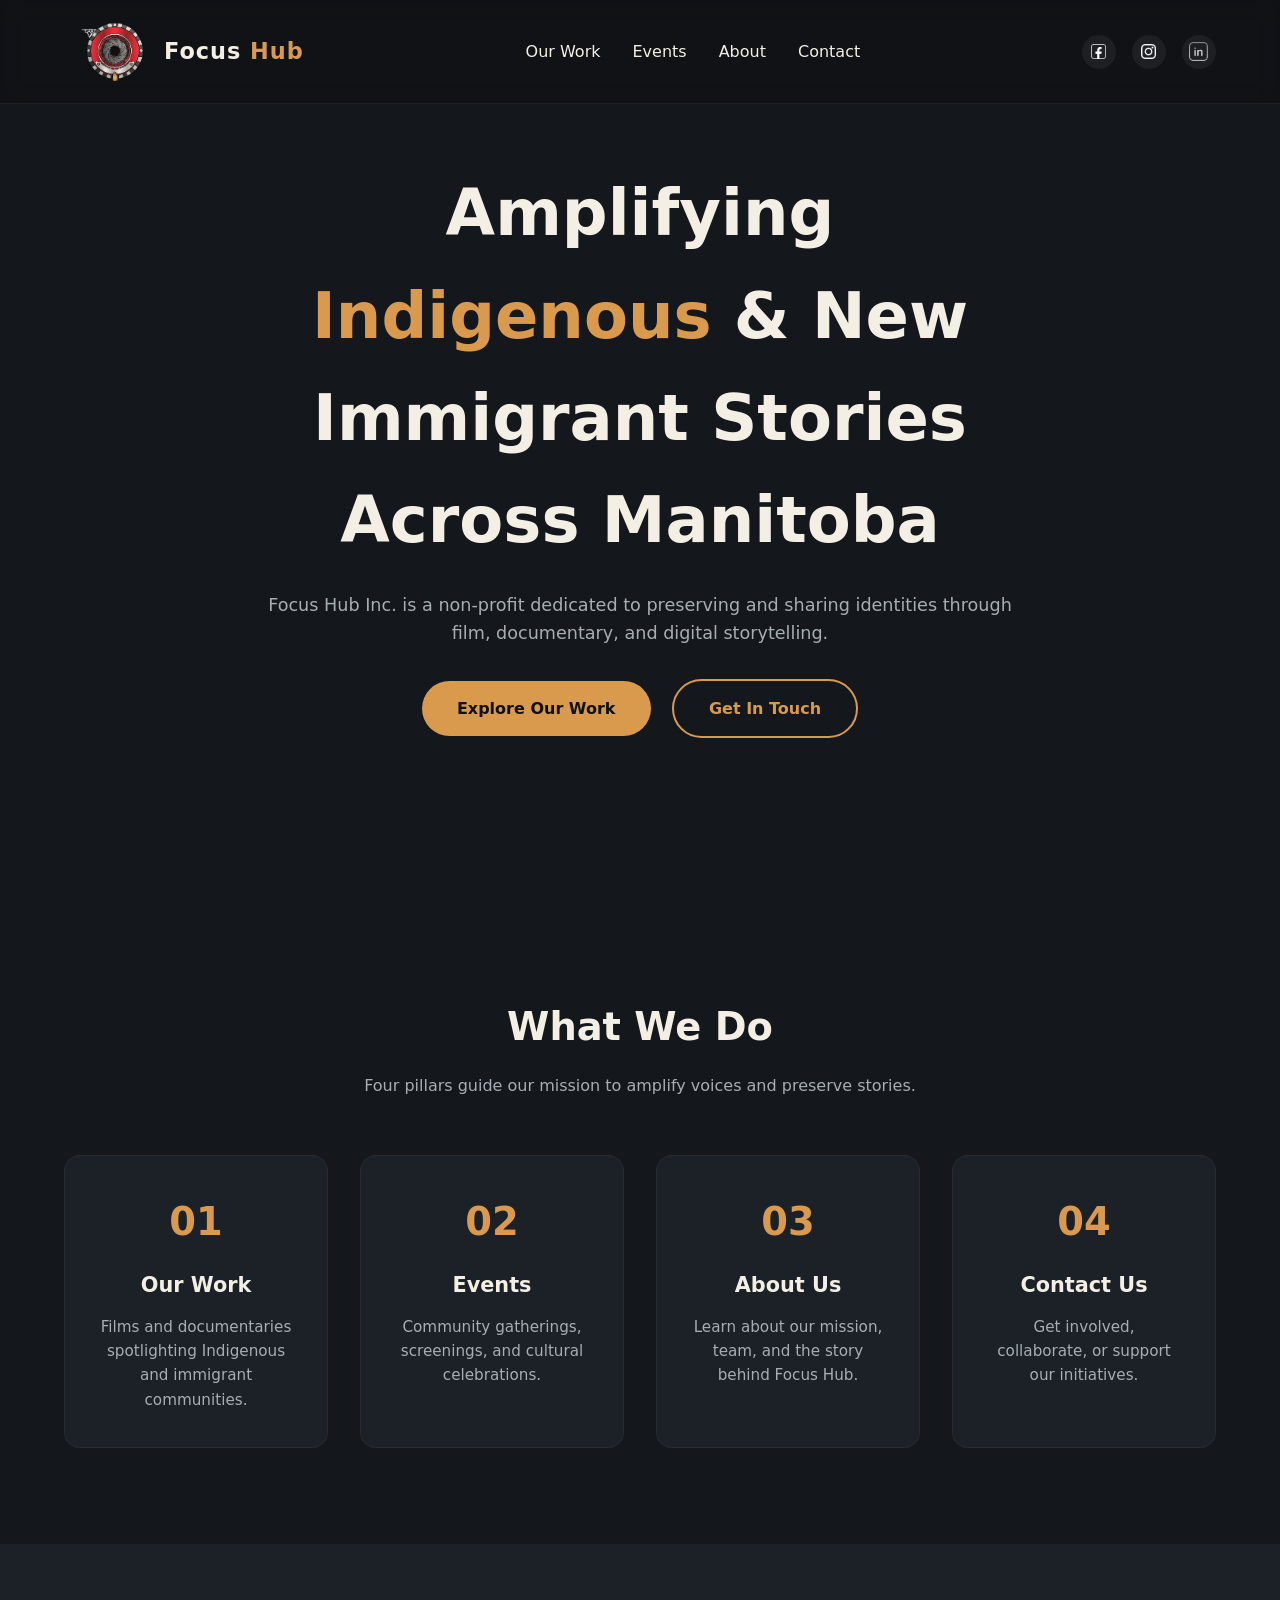
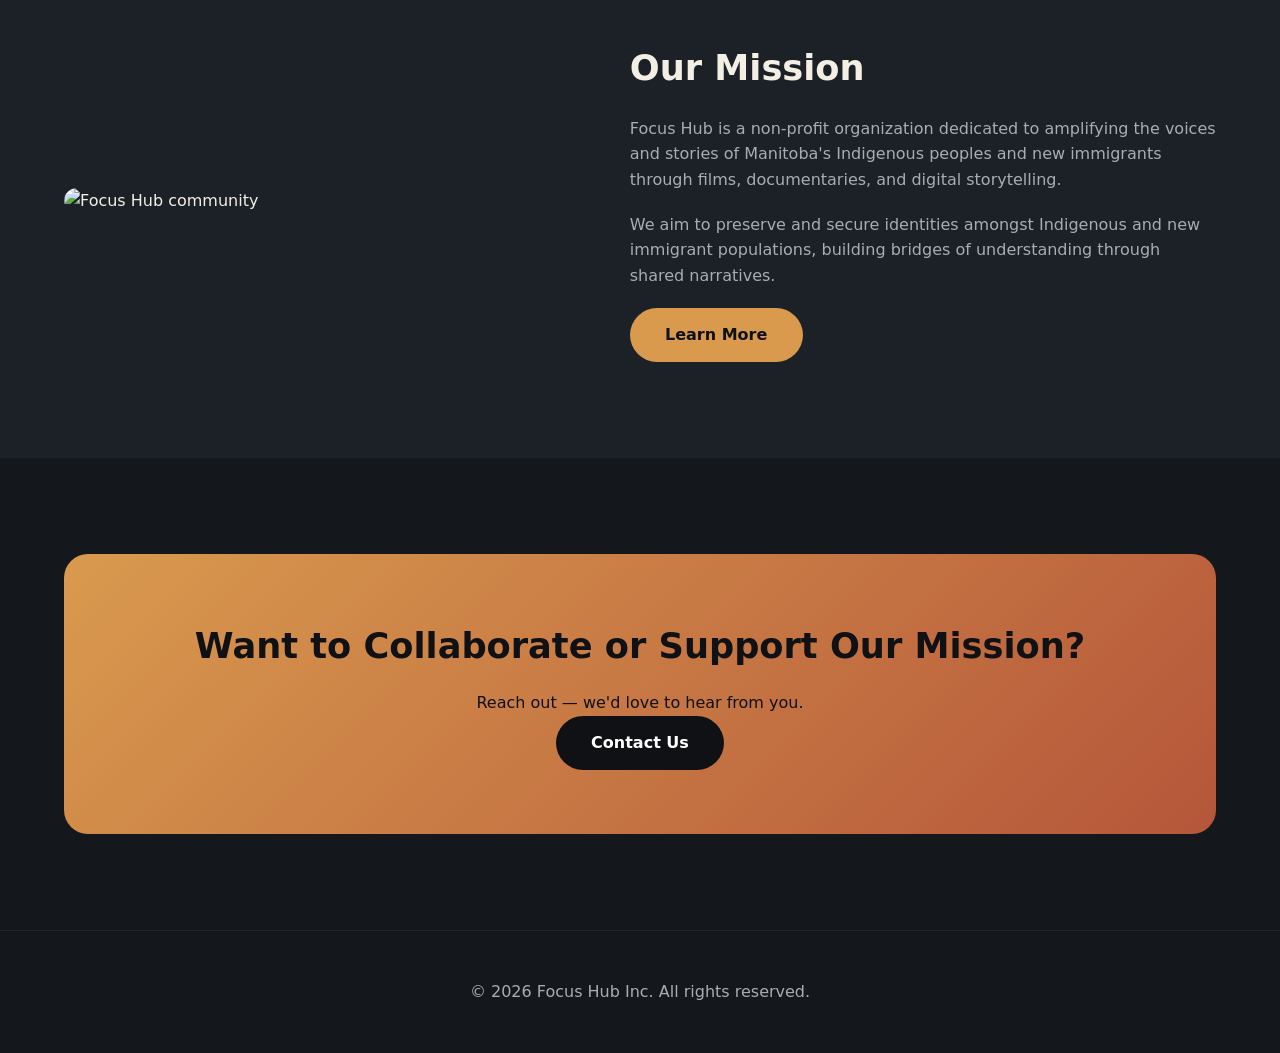
==== index.html @ 1ea3e0cc "Add files via upload" ====
<!DOCTYPE html>
<html lang="en">
<head>
<meta charset="UTF-8">
<meta name="viewport" content="width=device-width, initial-scale=1">
<title>Focus Hub Inc. | Amplifying Indigenous & Immigrant Stories</title>
<link rel="stylesheet" href="styles.css">
</head>
<body>

<header>
  <div class="brand">
    <img src="images/logo.png" alt="Focus Hub">
    <a href="index.html" class="logo">Focus <span>Hub</span></a>
  </div>
  <nav>
    <ul>
      <li><a href="whatwedo.html">Our Work</a></li>
      <li><a href="events.html">Events</a></li>
      <li><a href="hiring.html">About</a></li>
      <li><a href="contact.html">Contact</a></li>
    </ul>
  </nav>
  <div class="socials">
    <a href="https://www.facebook.com/profile.php?id=61550973968345" target="_blank" aria-label="Facebook"><img src="images/facebookLogo.png" height="15"></a>
    <a href="https://www.instagram.com/we.are.focushub/" target="_blank" aria-label="Instagram"><img src="images/instaLogo.png" height="15"></a>
    <a href="https://www.linkedin.com/company/focus-hub-inc/" target="_blank" aria-label="LinkedIn"><img src="images/linkedin.png" height="25" style="filter: brightness(0) invert(1);" alt="White Logo"></a>
  </div>
</header>

<section class="hero">
  <div class="hero-bg"></div>
  <div class="hero-content">
    <h1>Amplifying <span class="highlight">Indigenous</span> & New Immigrant Stories Across Manitoba</h1>
    <p>Focus Hub Inc. is a non-profit dedicated to preserving and sharing identities through film, documentary, and digital storytelling.</p>
    <a href="#work" class="btn">Explore Our Work</a>
    <a href="#contact" class="btn outline">Get In Touch</a>
  </div>
</section>

<section id="work">
  <h2 class="section-title reveal">What We Do</h2>
  <p class="section-sub reveal">Four pillars guide our mission to amplify voices and preserve stories.</p>
  <div class="grid">
    <a class="card reveal" href="whatwedo.html">
      <div class="num">01</div>
      <h3>Our Work</h3>
      <p>Films and documentaries spotlighting Indigenous and immigrant communities.</p>
    </a>
    <a class="card reveal" href="events.html" id="events">
      <div class="num">02</div>
      <h3>Events</h3>
      <p>Community gatherings, screenings, and cultural celebrations.</p>
    </a>
    <a class="card reveal" href="hiring.html">
      <div class="num">03</div>
      <h3>About Us</h3>
      <p>Learn about our mission, team, and the story behind Focus Hub.</p>
    </a>
    <a class="card reveal" href="contact.html">
      <div class="num">04</div>
      <h3>Contact Us</h3>
      <p>Get involved, collaborate, or support our initiatives.</p>
    </a>
  </div>
</section>

<section id="about" class="about">
  <div class="about-grid">
    <img class="reveal" src="https://static.wixstatic.com/media/84770f_f4c37e5033874eb38f7a3149c267ba91~mv2.jpg" alt="Focus Hub community">
    <div class="reveal">
      <h2>Our Mission</h2>
      <p>Focus Hub is a non-profit organization dedicated to amplifying the voices and stories of Manitoba's Indigenous peoples and new immigrants through films, documentaries, and digital storytelling.</p>
      <p>We aim to preserve and secure identities amongst Indigenous and new immigrant populations, building bridges of understanding through shared narratives.</p>
      <a href="hiring.html" class="btn">Learn More</a>
    </div>
  </div>
</section>

<section id="contact">
  <div class="cta reveal">
    <h2>Want to Collaborate or Support Our Mission?</h2>
    <p>Reach out — we'd love to hear from you.</p>
    <a href="contact.html" class="btn">Contact Us</a>
  </div>
</section>

<footer>
  © 2026 Focus Hub Inc. All rights reserved.
</footer>

<script src="script.js"></script>
</body>
</html>
---- styles.css ----
:root{
  --bg: #14181c;
  --bg-alt: #1b2126;
  --card: #20272d;
  --accent: #d99a4e;   /* prairie wheat / film-reel amber */
  --accent2: #b5563a;  /* clay / prairie soil */
  --text: #f4efe4;
  --muted: #a7aeb3;
  --line: rgba(244,239,228,0.08);
  --max: 1180px;
}
*{margin:0;padding:0;box-sizing:border-box;}
body{
  font-family: 'Segoe UI', system-ui, sans-serif;
  background: var(--bg);
  color: var(--text);
  line-height: 1.6;
  -webkit-font-smoothing:antialiased;
}
a{color:inherit;text-decoration:none;}

/* Header */
header{
  position: fixed;
  top:0; left:0; right:0;
  z-index: 100;
  display:flex; justify-content:space-between; align-items:center;
  padding: 1.2rem 5%;
  background: rgba(15,17,21,0.75);
  backdrop-filter: blur(10px);
  border-bottom: 1px solid rgba(255,255,255,0.06);
}
.logo{font-size:1.4rem; font-weight:700; letter-spacing:1px;}
.logo span{color:var(--accent);}
nav ul{display:flex; gap:2rem; list-style:none;}
nav a{font-weight:500; transition:color .2s;}
nav a:hover{color:var(--accent);}
.socials{display:flex; gap:1rem;}
.socials a{width:34px;height:34px;border-radius:50%;background:rgba(255,255,255,0.06);
  display:flex;align-items:center;justify-content:center;font-size:.9rem;transition:.2s;}
.socials a:hover{background:var(--accent); color:#000;}

/* Hero */
.hero{
  position:relative;
  height:100vh;
  display:flex; align-items:center; justify-content:center;
  text-align:center;
  overflow:hidden;
}
.hero-bg{
  position:absolute; inset:0;
  background: url('https://static.wixstatic.com/media/11062b_9fb4ed3bb8f74b46b76a8df7dc639859~mv2.jpeg') center/cover no-repeat;
  filter: brightness(0.4);
}

.whatwedo-bg{
  position:absolute; inset:0;
  background: url('images/kids.JPG') center/cover no-repeat;
  filter: brightness(0.4);
}

.hiring-bg{
  position:absolute; inset:0;
  background: url('images/about.png') center/cover no-repeat;
  filter: brightness(0.4);
}

.hero-content{position:relative; z-index:2; max-width:800px; padding:0 1.5rem;}
.hero-content h1{
  font-size: clamp(2.2rem, 5vw, 4rem);
  margin-bottom:1.2rem;
  font-weight:800;
}
.hero-content h1 .highlight{color:var(--accent);}
.hero-content p{
  color:var(--muted);
  font-size:1.1rem;
  margin-bottom:2rem;
}
.btn{
  display:inline-block;
  padding:0.9rem 2.2rem;
  background:var(--accent);
  color:#0f1115;
  font-weight:700;
  border-radius:50px;
  transition:.2s;
}
.btn:hover{background:var(--accent2); transform:translateY(-2px);}
.btn.outline{
  background:transparent;
  border:2px solid var(--accent);
  color:var(--accent);
  margin-left:1rem;
}
.btn.outline:hover{background:var(--accent); color:#0f1115;}

/* Sections */
section{padding: 6rem 5%;}
.section-title{
  text-align:center;
  font-size:2.4rem;
  margin-bottom:1rem;
  font-weight:800;
}
.section-sub{
  text-align:center;
  color:var(--muted);
  max-width:650px;
  margin: 0 auto 3.5rem;
}

/* Cards grid */
.grid{
  max-width:var(--max);
  margin:0 auto;
  display:grid;
  grid-template-columns:repeat(auto-fit,minmax(260px,1fr));
  gap:2rem;
}
.card{
  background:var(--bg-alt);
  border-radius:16px;
  padding:2.2rem;
  text-align:center;
  border:1px solid rgba(255,255,255,0.05);
  transition:.3s;
}
.card:hover{
  transform: translateY(-6px);
  border-color: var(--accent);
}
.card .num{
  font-size:2.4rem;
  font-weight:800;
  color:var(--accent);
  margin-bottom:1rem;
}
.card h3{margin-bottom:.8rem; font-size:1.3rem;}
.card p{color:var(--muted); font-size:.95rem;}

/* About */
.about{
  background:var(--bg-alt);
}
.about-grid{
  max-width:var(--max);
  margin:0 auto;
  display:grid;
  grid-template-columns: 1fr 1fr;
  gap:3rem;
  align-items:center;
}
.about img{width:100%; border-radius:16px;}
.about h2{font-size:2.2rem; margin-bottom:1.2rem;}
.about p{color:var(--muted); margin-bottom:1.2rem;}
@media(max-width:768px){.about-grid{grid-template-columns:1fr;}}

/* Contact / CTA */
.cta{
  text-align:center;
  background: linear-gradient(135deg, var(--accent), var(--accent2));
  color:#0f1115;
  border-radius:24px;
  padding:4rem 2rem;
  max-width:var(--max);
  margin:0 auto;
}
.cta h2{font-size:2.2rem; margin-bottom:1rem;}
.cta .btn{background:#0f1115; color:#fff;}
.cta .btn:hover{background:#222;}

/* Footer */
footer{
  text-align:center;
  padding:3rem 5%;
  color:var(--muted);
  border-top:1px solid rgba(255,255,255,0.06);
}

/* Scroll-reveal animation */
.reveal{
  opacity:0;
  transform: translateY(30px);
  transition: opacity .6s ease, transform .6s ease;
}
.reveal.visible{
  opacity:1;
  transform: translateY(0);
}

@media(max-width:768px){
  nav{display:none;}
}

/* ---------- RAIL ---------- */
.rail{
  position:fixed;
  top:50%;
  left:16px;
  transform:translateY(-50%);
  height:220px;
  width:14px;
  background:var(--rail);
  border-radius:8px;
  display:flex;
  flex-direction:column;
  justify-content:center;
  gap:0;
  z-index:100;
  transition:width .35s cubic-bezier(.4,0,.2,1);
  overflow:hidden;
  box-shadow:0 4px 20px rgba(0,0,0,.15);
}

.rail:hover{
  width:220px;
}

.rail-item{
  position:relative;
  display:flex;
  align-items:center;
  height:33.33%;
  cursor:pointer;
}

/* thin segment indicator, always visible */
.rail-bar{
  width:14px;
  min-width:14px;
  height:100%;
  background:#3a3a3a;
  transition:background .25s ease;
}

.rail-item.active .rail-bar{
  background:var(--accent);
}

.rail-item:hover .rail-bar{
  background:var(--accent);
}

/* label revealed on rail hover */
.rail-label{
  white-space:nowrap;
  color:#eee;
  font-size:14px;
  letter-spacing:.03em;
  padding-left:18px;
  opacity:0;
  transform:translateX(-8px);
  transition:opacity .25s ease .05s, transform .25s ease .05s;
}

.rail:hover .rail-label{
  opacity:1;
  transform:translateX(0);
}

.rail-item.active .rail-label{
  color:var(--accent);
  font-weight:600;
}

.rail-index{
  color:var(--muted);
  font-size:11px;
  margin-right:10px;
  font-variant-numeric:tabular-nums;
}

.rail-item.active .rail-index{
  color:var(--accent);
}

/* ---------- CONTENT ---------- */
.content{
  width:100%;
  padding:0 8vw 0 200px;
}

.panel{
  width:100%;
  min-height:100vh;
  gap:6vw;
  align-items:center;
  grid-template-columns:1fr 1fr;
  display:grid;
  padding:80px 0;
}

.panel h1{
  font-size:2.4rem;
  margin:0 0 .6rem;
  line-height:1.1;
}

.panel p{
  line-height:1.7;
  color:#4a4a44;
  max-width:44ch;
}

.eyebrow{
  color:var(--accent);
  font-size:.8rem;
  letter-spacing:.08em;
  text-transform:uppercase;
  margin-bottom:.8rem;
}

/* image side */
.media{
  position:relative;
  width:100%;
}

.media img{
  width:100%;
  height:auto;
  display:block;
  border-radius:10px;
  box-shadow:0 12px 30px rgba(0,0,0,.15);
}

.media-link{
  position:absolute;
  right:14px;
  bottom:14px;
  background:var(--ink);
  color:#fff;
  text-decoration:none;
  font-size:.8rem;
  letter-spacing:.02em;
  padding:9px 16px;
  border-radius:999px;
  display:inline-flex;
  align-items:center;
  gap:6px;
  box-shadow:0 6px 16px rgba(0,0,0,.25);
  transition:background .2s ease, transform .2s ease;
}

.media-link:hover{
  background:var(--accent);
  transform:translateY(-2px);
}

.media-link svg{
  width:12px;
  height:12px;
}

@media (max-width: 780px){
  .panel{
    grid-template-columns:1fr;
    min-height:auto;
    padding:60px 0;
  }
  .content{
    padding:0 8vw 0 60px;
  }
}

/* ---------- MISSION QUOTE ---------- */
.mission{
  padding:6rem 5%;
  border-bottom:1px solid var(--line);
}
.mission-inner{
  max-width:820px;
  margin:0 auto;
  text-align:center;
  position:relative;
}
.mission-mark{
  font-family:'Fraunces', serif;
  font-size:4rem;
  color:var(--accent);
  line-height:1;
  margin-bottom:.5rem;
  opacity:.7;
}
.mission p{
  font-family:'Fraunces', serif;
  font-size:clamp(1.4rem, 2.6vw, 2rem);
  font-weight:400;
  line-height:1.4;
  color:#ece7da;
}
.mission-sub{
  margin-top:1.6rem;
  color:var(--muted);
  font-family:'Inter', sans-serif !important;
  font-size:.95rem !important;
}
 
/* ---------- WHAT WE DO ---------- */
section{padding:6rem 5%;}
.section-head{
  max-width:var(--max);
  margin:0 auto 3rem;
}
.section-head .eyebrow{margin-bottom:.8rem;}
.section-head h2{
  font-size:clamp(1.8rem, 3vw, 2.4rem);
  font-weight:600;
}
.section-head p{
  color:var(--muted);
  max-width:56ch;
  margin-top:.8rem;
}
 
.grid3{
  max-width:var(--max);
  margin:0 auto;
  display:grid;
  grid-template-columns:repeat(auto-fit,minmax(260px,1fr));
  gap:1.6rem;
}
.pillar{
  background:var(--card);
  border:1px solid var(--line);
  border-radius:18px;
  padding:2.2rem;
  transition:.25s;
}
.pillar:hover{
  border-color:var(--accent);
  transform:translateY(-5px);
}
.pillar .tag{
  font-size:.75rem;
  letter-spacing:.1em;
  text-transform:uppercase;
  color:var(--accent);
  font-weight:700;
  margin-bottom:1rem;
  display:block;
}
.pillar h3{font-size:1.25rem; margin-bottom:.7rem; font-weight:600;}
.pillar p{color:var(--muted); font-size:.95rem;}
 
/* ---------- ABOUT / BEHIND THE SCENES ---------- */
.about{background:var(--bg-alt);}
.about-grid{
  max-width:var(--max);
  margin:0 auto;
  display:grid;
  grid-template-columns:1fr 1.15fr;
  gap:3.5rem;
  align-items:center;
}
.about-media{position:relative;}
.about-media img{
  border-radius:16px;
  box-shadow:0 20px 50px rgba(0,0,0,.4);
}
.about-media-cap{
  position:absolute;
  left:16px; bottom:-16px;
  background:var(--bg);
  border:1px solid var(--line);
  padding:.6rem 1rem;
  border-radius:10px;
  font-size:.78rem;
  color:var(--muted);
}
.about-text h2{font-size:2rem; margin-bottom:1.1rem; font-weight:600;}
.about-text p{color:var(--muted); margin-bottom:1.1rem;}
.about-text ul{list-style:none; margin-top:1.4rem; display:grid; gap:.8rem;}
.about-text li{
  display:flex; align-items:baseline; gap:.7rem;
  font-size:.95rem; color:#d8d3c6;
}
.about-text li::before{
  content:'';
  width:6px; height:6px;
  border-radius:50%;
  background:var(--accent);
  flex-shrink:0;
  transform:translateY(-2px);
}
 
@media(max-width:900px){
  .about-grid{grid-template-columns:1fr;}
}
 
/* ---------- OPEN ROLES ---------- */
.roles-frame-wrap{
  max-width:var(--max);
  margin:0 auto;
  border:1px solid var(--line);
  border-radius:20px;
  overflow:hidden;
  background:var(--card);
}
.roles-frame-bar{
  display:flex;
  align-items:center;
  justify-content:space-between;
  padding:.9rem 1.4rem;
  border-bottom:1px solid var(--line);
  font-size:.85rem;
  color:var(--muted);
}
.roles-frame-bar a{
  color:var(--accent);
  font-weight:600;
  display:inline-flex;
  align-items:center;
  gap:.4rem;
}
.roles-frame-bar a:hover{color:var(--accent2);}
.roles-dots{display:flex; gap:6px;}
.roles-dots span{width:9px; height:9px; border-radius:50%; background:#3a4148;}
 
iframe.roles-frame{
  width:100%;
  height:640px;
  border:0;
  display:block;
  background:#fff;
}
 
.roles-fallback{
  display:none;
  padding:3.5rem 2rem;
  text-align:center;
  color:var(--muted);
}
.roles-fallback.show{display:block;}

.calendar-section {
  max-width: 1100px;
  margin: 100px auto;
  padding: 0 20px;
  text-align: center;
}

.calendar-header {
  margin-bottom: 20px;
}

.calendar-header h2 {
  font-size: 36px;
  font-weight: 700;
  margin-bottom: 10px;
  color: var(--accent);
}

.calendar-header p {
  font-size: 25px;
  color: #6b7280;
  margin: 0;
}

.calendar-wrapper {
  width: 100%;
  background: white;
  border-radius: 24px;
  overflow: hidden;

  /* subtle depth */
  box-shadow:
    0 10px 30px rgba(0, 0, 0, 0.08),
    0 2px 8px rgba(0, 0, 0, 0.04);

  border: 1px solid #eeeeee;
}

.calendar-wrapper iframe {
  display: block;
  width: 100%;
  height: 700px;
  border: none;
}

/* ---------- CONTACT PAGE ---------- */
.contact-page{
  position:relative;
  min-height:calc(100vh - 80px);
  padding:9rem 5% 7rem;
  overflow:hidden;
}
.contact-page::before,.contact-page::after{
  content:"";position:absolute;border-radius:50%;pointer-events:none;
  filter:blur(20px);opacity:.055;
}
.contact-page::before{width:520px;height:520px;top:8%;left:-260px;background:var(--accent);}
.contact-page::after{width:420px;height:420px;right:-220px;bottom:0;background:var(--accent2);}
.contact-container{
  position:relative;z-index:1;max-width:var(--max);margin:0 auto;
  display:grid;grid-template-columns:.85fr 1.15fr;gap:5rem;align-items:center;
}
.contact-intro .eyebrow{margin-bottom:1rem;}
.contact-intro h1{
  font-size:clamp(2.8rem,5vw,4.5rem);line-height:1.05;margin-bottom:1.5rem;
  font-weight:800;letter-spacing:-.03em;
}
.contact-intro h1 span{color:var(--accent);}
.contact-intro>p{max-width:48ch;color:var(--muted);font-size:1.05rem;line-height:1.8;}
.contact-details{margin-top:2.5rem;display:grid;gap:1rem;max-width:440px;}
.contact-detail-card{
  display:flex;align-items:center;gap:1rem;padding:1.15rem 1.25rem;
  background:rgba(32,39,45,.72);border:1px solid var(--line);border-radius:16px;
  transition:.25s ease;
}
.contact-detail-card:hover{
  transform:translateX(5px);border-color:rgba(217,154,78,.55);background:var(--card);
}
.contact-icon{
  width:42px;height:42px;flex:0 0 42px;display:flex;align-items:center;
  justify-content:center;border-radius:12px;background:rgba(217,154,78,.12);
  color:var(--accent);font-size:1.15rem;
}
.contact-detail-card strong{display:block;color:var(--text);font-size:.9rem;margin-bottom:.15rem;}
.contact-detail-card span{display:block;color:var(--muted);font-size:.92rem;}
.contact-form-card{
  background:rgba(32,39,45,.88);border:1px solid var(--line);border-radius:24px;
  padding:2.5rem;box-shadow:0 24px 70px rgba(0,0,0,.28);backdrop-filter:blur(12px);
}
.form-heading{margin-bottom:2rem;}
.form-heading h2{font-size:1.7rem;margin-bottom:.45rem;}
.form-heading p{color:var(--muted);font-size:.92rem;}
.contact-form{display:flex;flex-direction:column;gap:1.25rem;}
.form-row{display:grid;grid-template-columns:1fr 1fr;gap:1.25rem;}
.form-group{display:flex;flex-direction:column;gap:.55rem;}
.form-group label{color:#ddd8cd;font-size:.82rem;font-weight:600;letter-spacing:.02em;}
.form-group input,.form-group textarea{
  width:100%;padding:.95rem 1rem;border:1px solid rgba(244,239,228,.1);
  border-radius:12px;outline:none;background:#171c20;color:var(--text);
  font:inherit;font-size:.92rem;transition:border-color .2s,box-shadow .2s,background .2s;
}
.form-group input{min-height:50px;}
.form-group textarea{resize:vertical;min-height:150px;}
.form-group input::placeholder,.form-group textarea::placeholder{color:#687078;}
.form-group input:focus,.form-group textarea:focus{
  border-color:var(--accent);background:#151a1e;box-shadow:0 0 0 3px rgba(217,154,78,.1);
}
.contact-submit{
  margin-top:.25rem;width:100%;min-height:54px;border:0;border-radius:12px;
  padding:.95rem 1.4rem;background:var(--accent);color:#0f1115;font:inherit;
  font-weight:700;font-size:.95rem;cursor:pointer;display:flex;align-items:center;
  justify-content:center;gap:.7rem;transition:.2s ease;
}
.contact-submit span{font-size:1.2rem;transition:transform .2s ease;}
.contact-submit:hover{
  background:#e2a65a;transform:translateY(-2px);box-shadow:0 8px 24px rgba(217,154,78,.2);
}
.contact-submit:hover span{transform:translateX(4px);}
.contact-submit:active{transform:translateY(0);}
@media(max-width:900px){
  .contact-container{grid-template-columns:1fr;gap:3rem;max-width:700px;}
  .contact-intro h1{font-size:3.2rem;}
}
@media(max-width:600px){
  .contact-page{padding:7rem 5% 5rem;}
  .contact-form-card{padding:1.5rem;border-radius:20px;}
  .form-row{grid-template-columns:1fr;}
  .contact-intro h1{font-size:2.7rem;}
} 

.brand {
  display: flex;
  align-items: center;
  gap: 0px;
}

.brand img {
  width: 100px;
  height: 65px;
  object-fit: contain;
}
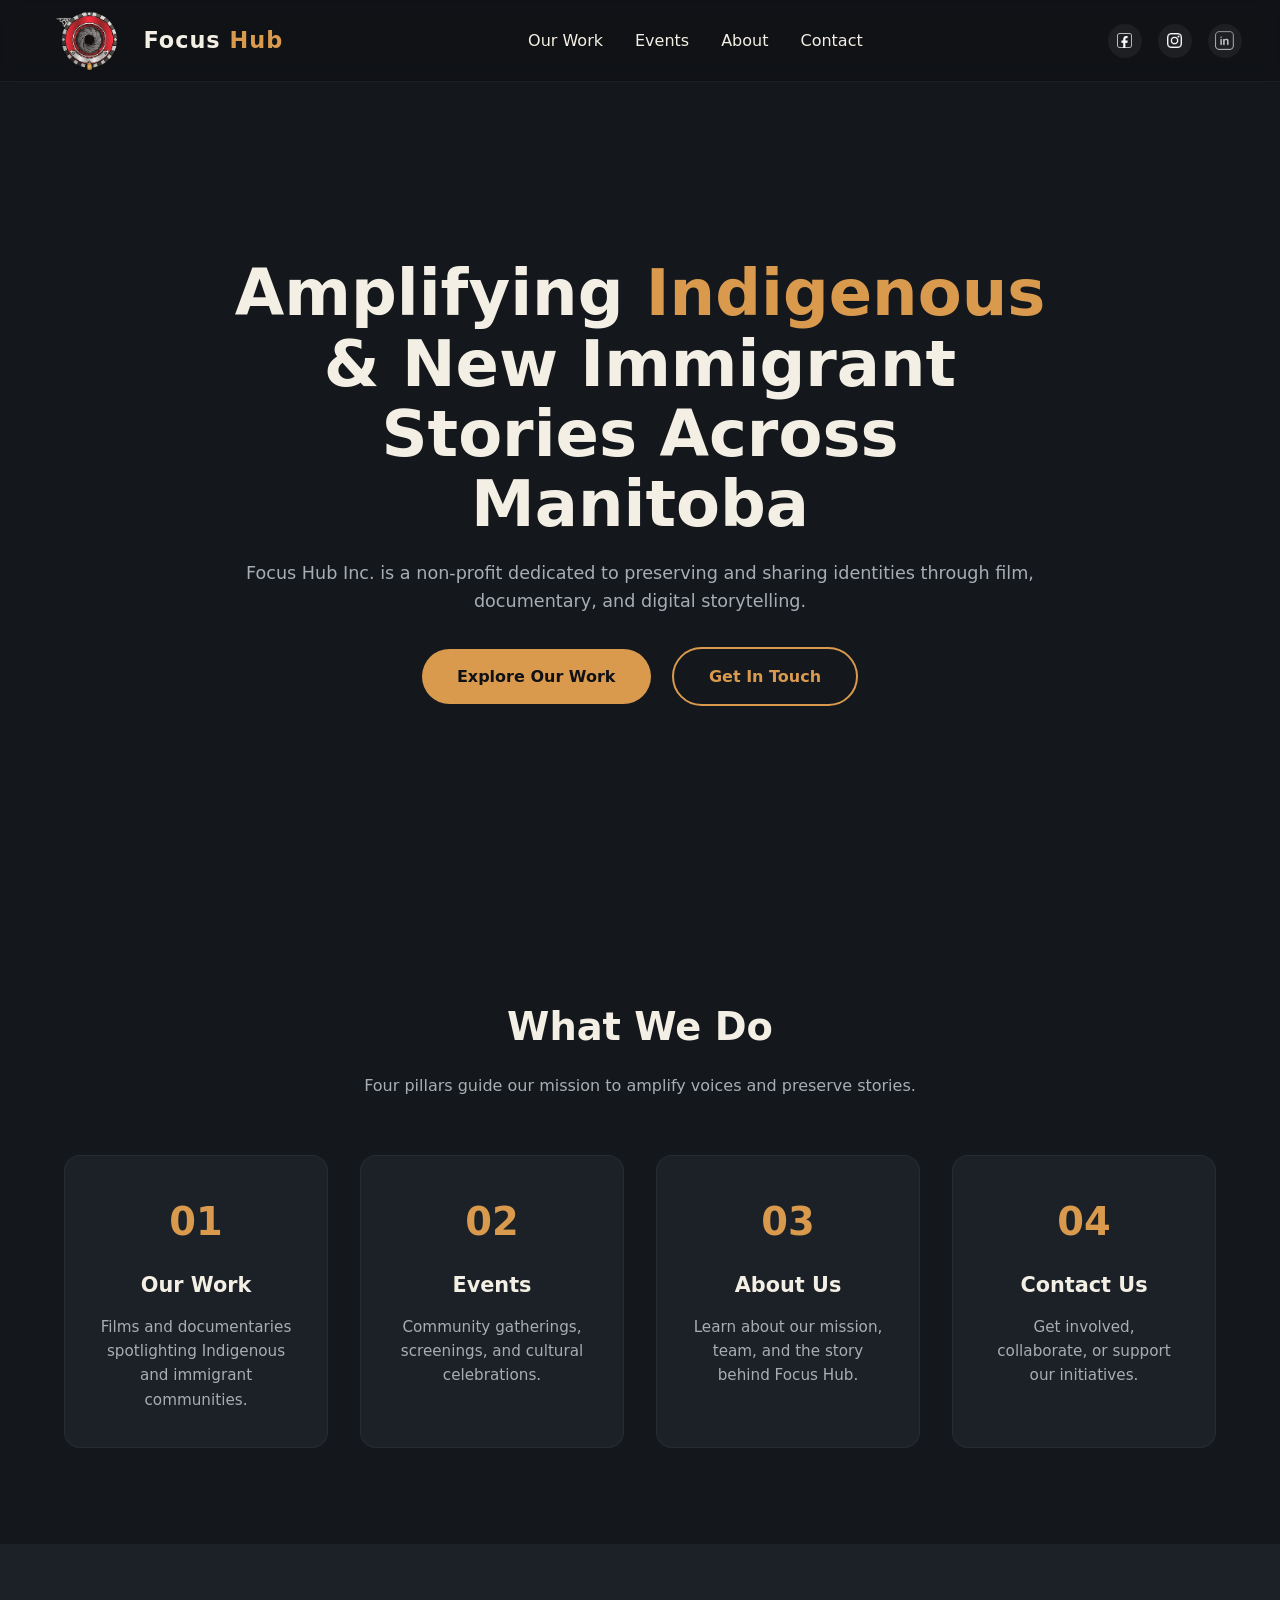
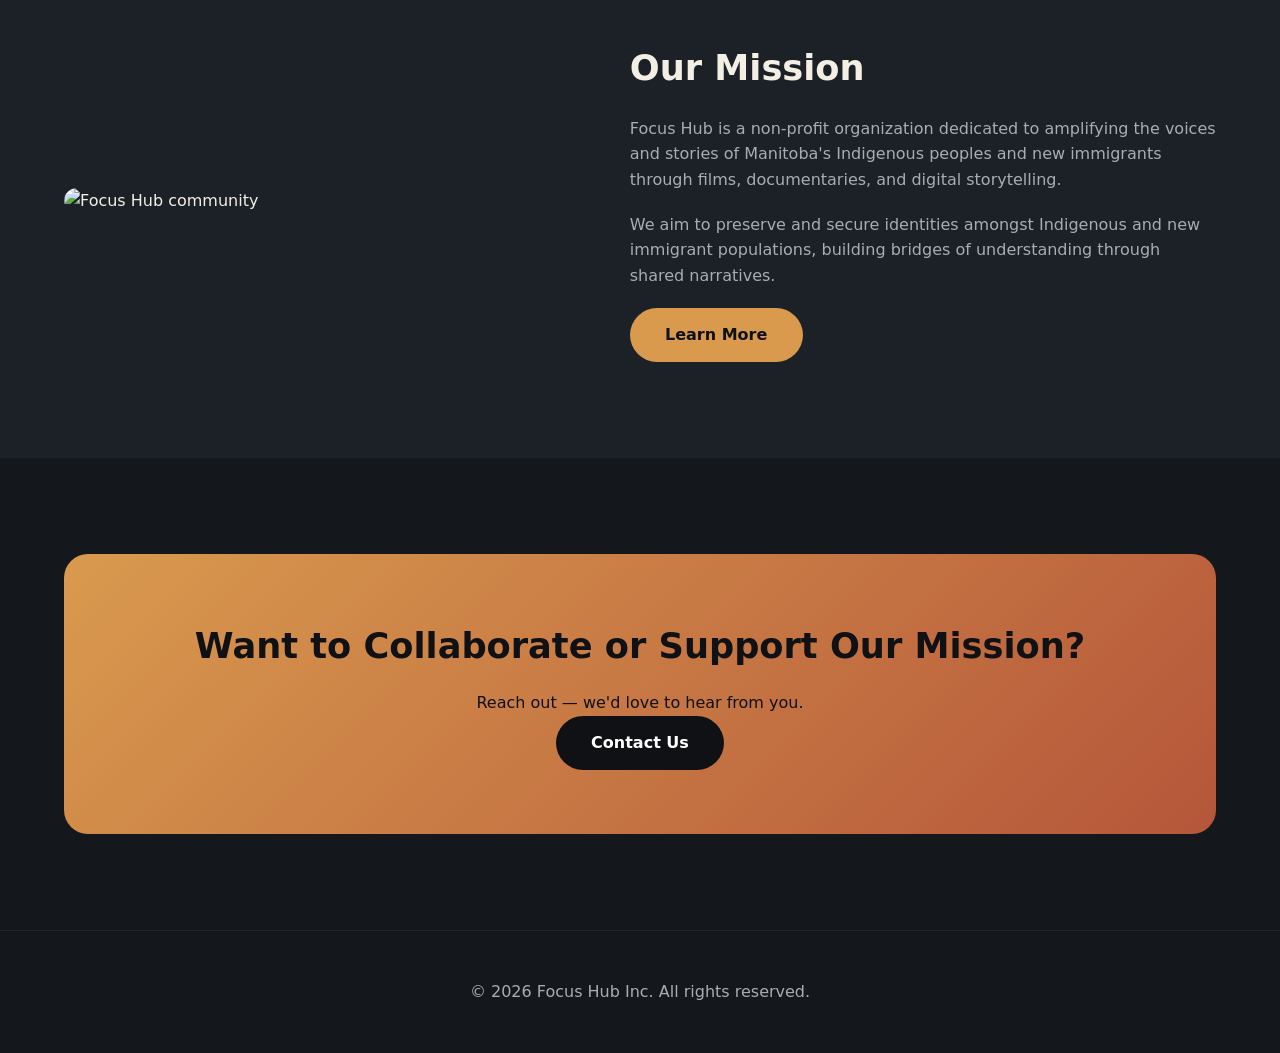
==== commit 8a4466f1: "new file:   .vscode/settings.json 	modified:   contact.html 	modified:   hiring.html 	new file:   im" ====
--- a/index.html
+++ b/index.html
@@ -5,6 +5,10 @@
 <meta name="viewport" content="width=device-width, initial-scale=1">
 <title>Focus Hub Inc. | Amplifying Indigenous & Immigrant Stories</title>
 <link rel="stylesheet" href="styles.css">
+<link rel="apple-touch-icon" sizes="180x180" href="images/apple-touch-icon.png">
+<link rel="icon" type="image/png" sizes="32x32" href="images/favicon-32x32.png">
+<link rel="icon" type="image/png" sizes="16x16" href="images/favicon-16x16.png">
+<link rel="manifest" href="images/site.webmanifest">
 </head>
 <body>
 
@@ -12,6 +16,11 @@
   <div class="brand">
     <img src="images/logo.png" alt="Focus Hub">
     <a href="index.html" class="logo">Focus <span>Hub</span></a>
+  </div>
+  <div class="hamburger">
+    <span class="bar"></span>
+    <span class="bar"></span>
+    <span class="bar"></span>
   </div>
   <nav>
     <ul>
@@ -89,6 +98,8 @@
   © 2026 Focus Hub Inc. All rights reserved.
 </footer>
 
+
+
 <script src="script.js"></script>
 </body>
 </html>
--- a/styles.css
+++ b/styles.css
@@ -25,7 +25,9 @@
   top:0; left:0; right:0;
   z-index: 100;
   display:flex; justify-content:space-between; align-items:center;
-  padding: 1.2rem 5%;
+  /* padding: 1.2rem 5%; */
+  padding: 0.5rem;
+  padding-inline: 3%;
   background: rgba(15,17,21,0.75);
   backdrop-filter: blur(10px);
   border-bottom: 1px solid rgba(255,255,255,0.06);
@@ -43,7 +45,9 @@
 /* Hero */
 .hero{
   position:relative;
-  height:100vh;
+  min-height:100vh;
+  padding-top:9rem;
+  padding-bottom:5rem;
   display:flex; align-items:center; justify-content:center;
   text-align:center;
   overflow:hidden;
@@ -66,9 +70,10 @@
   filter: brightness(0.4);
 }
 
-.hero-content{position:relative; z-index:2; max-width:800px; padding:0 1.5rem;}
+.hero-content{position:relative; z-index:2; max-width:900px; padding:0 1.5rem;}
 .hero-content h1{
   font-size: clamp(2.2rem, 5vw, 4rem);
+  line-height:1.1;
   margin-bottom:1.2rem;
   font-weight:800;
 }
@@ -155,7 +160,7 @@
 .about img{width:100%; border-radius:16px;}
 .about h2{font-size:2.2rem; margin-bottom:1.2rem;}
 .about p{color:var(--muted); margin-bottom:1.2rem;}
-@media(max-width:768px){.about-grid{grid-template-columns:1fr;}}
+
 
 /* Contact / CTA */
 .cta{
@@ -668,11 +673,132 @@
 .brand {
   display: flex;
   align-items: center;
-  gap: 0px;
+  gap: 5px;
 }
 
 .brand img {
+  align-items: center;
   width: 100px;
   height: 65px;
   object-fit: contain;
-}+}
+
+
+.hamburger {
+  display: none;
+  flex-direction: column;
+  justify-content: space-between;
+  width: 30px;
+  height: 21px;
+  cursor: pointer;
+}
+
+/* Style the three individual lines */
+.hamburger .bar {
+  height: 3px;
+  width: 100%;
+  background-color: var(--text);
+  border-radius: 5px;
+  transition: all 0.3s ease;
+}
+
+/* The Animation into an X */
+.hamburger.is-active .bar:nth-child(1) {
+  transform: translateY(9px) rotate(45deg);
+}
+
+.hamburger.is-active .bar:nth-child(2) {
+  opacity: 0; /* Hides the middle line */
+}
+
+.hamburger.is-active .bar:nth-child(3) {
+  transform: translateY(-9px) rotate(-45deg);
+}
+
+/* Mobile settings */
+@media (max-width: 768px) {
+  .hamburger {
+    display: flex; /* Show hamburger on phones */
+  }
+  .socials {
+    display: none; /* Optional: hides social icons on phones to save space */
+  }
+  nav {
+    display: none; /* Hide the links by default */
+    position: absolute;
+    top: 100%; /* Pushes the menu right below the header */
+    left: 0;
+    width: 100%;
+    background: rgba(15,17,21,0.95);
+    padding: 1.5rem 0;
+  }
+  nav.open {
+    display: block; /* This class will be added by JavaScript when clicked */
+  }
+  nav ul {
+    flex-direction: column;
+    align-items: center;
+    gap: 15px;
+  }
+
+  /* Add this for the buttons */
+  .hero-content .btn {
+    display: block;
+    width: 100%;          /* Makes both buttons the same width */
+    max-width: 300px;     /* Prevents them from being too wide */
+    margin: 0 auto 15px;  /* Centers them and adds space below */
+  }
+  
+  .hero-content .btn.outline {
+    margin-left: auto;    /* Removes the desktop side-spacing */
+  }
+}
+/* ---------- FEATURED EVENTS ---------- */
+.featured-events{padding:5rem 5% 2rem;}
+.featured-events .section-head{text-align:center;}
+.featured-events .section-head p{margin-left:auto;margin-right:auto;}
+.events-list{max-width:var(--max);margin:0 auto;display:grid;gap:2.5rem;}
+
+.event-card{
+  display:grid;grid-template-columns:.9fr 1.1fr;
+  background:var(--card);border:1px solid var(--line);border-radius:24px;
+  overflow:hidden;transition:.3s;text-align:left;
+}
+.event-card:hover{border-color:var(--accent);transform:translateY(-4px);}
+.event-card.flip .event-media{order:0;}
+
+.event-media{position:relative;background:var(--bg-alt);}
+.event-media img{display:block;width:100%;height:100%;object-fit:cover;}
+
+.event-date-badge{
+  position:absolute;top:16px;left:16px;
+  background:var(--accent2);color:#0f1115;border-radius:14px;
+  padding:.5rem .9rem;text-align:center;line-height:1.1;
+  box-shadow:0 8px 20px rgba(0,0,0,.35);
+}
+.event-date-badge .m{display:block;font-size:.72rem;font-weight:800;letter-spacing:.12em;}
+.event-date-badge .d{display:block;font-size:1.6rem;font-weight:800;}
+
+.event-body{padding:2.5rem;display:flex;flex-direction:column;justify-content:center;text-align:left;}
+.event-body h3{font-size:1.8rem;font-weight:700;margin-bottom:1rem;line-height:1.2;}
+.event-meta{list-style:none;display:grid;gap:.5rem;margin-bottom:1.2rem;font-size:.95rem;color:#d8d3c6;}
+.event-meta li{display:flex;gap:.6rem;align-items:baseline;text-align:left;}
+.event-body>p{color:var(--muted);margin-bottom:1.2rem;}
+
+.event-tags{display:flex;flex-wrap:wrap;gap:.5rem;margin-bottom:1.8rem;}
+.event-tags span{
+  font-size:.72rem;letter-spacing:.06em;text-transform:uppercase;font-weight:600;
+  color:var(--accent);border:1px solid rgba(217,154,78,.35);
+  padding:.3rem .7rem;border-radius:999px;
+}
+
+.event-actions{display:flex;flex-wrap:wrap;gap:.8rem;}
+.event-actions .btn{padding:.85rem 1.6rem;text-align:center;}
+.event-actions .btn.outline{margin-left:0;}
+
+@media(max-width:800px){
+  .event-card{grid-template-columns:1fr;}
+  .event-card.flip .event-media{order:0;}
+  .event-body{padding:1.6rem;}
+  .event-actions .btn{flex:1 1 100%;}
+}
